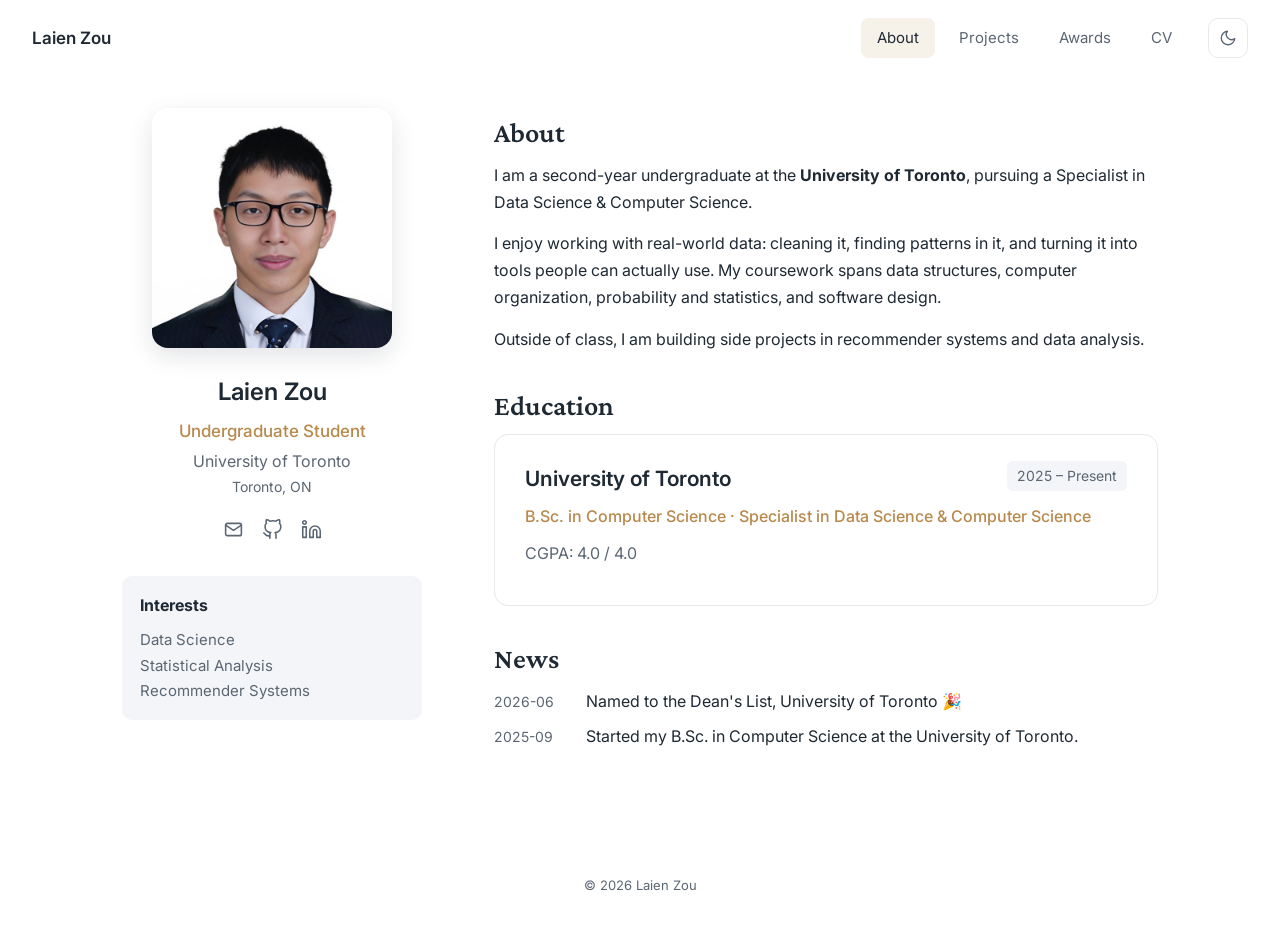
==== index.html @ 33da3dd8 "Adding initial web pages to repository" ====
<!DOCTYPE html>
<html lang="en">
<head>
  <meta charset="UTF-8" />
  <meta name="viewport" content="width=device-width, initial-scale=1.0" />
  <title>Laien Zou</title>
  <meta name="description" content="Laien Zou — Computer Science student at the University of Toronto." />

  <!-- Fonts: Inter (body) and Crimson Pro (headings) -->
  <link rel="preconnect" href="https://fonts.googleapis.com" />
  <link rel="preconnect" href="https://fonts.gstatic.com" crossorigin />
  <link href="https://fonts.googleapis.com/css2?family=Crimson+Pro:wght@500;600&family=Inter:wght@400;500;600&display=swap" rel="stylesheet" />

  <link rel="icon" href="favicon.svg" type="image/svg+xml" />
  <link rel="stylesheet" href="style.css" />

  <!-- Apply saved or system theme before first paint to avoid a flash -->
  <script>
    try {
      const saved = localStorage.getItem("theme");
      const prefersDark = window.matchMedia("(prefers-color-scheme: dark)").matches;
      document.documentElement.dataset.theme = saved || (prefersDark ? "dark" : "light");
    } catch (e) {}
  </script>
</head>

<body>
  <!-- Navigation (repeated on every page) -->
  <header class="site-header">
    <a class="logo" href="index.html">Laien Zou</a>
    <nav class="nav">
      <a href="index.html" class="active">About</a>
      <a href="projects.html">Projects</a>
      <a href="awards.html">Awards</a>
      <a href="resume.pdf" target="_blank">CV</a>
      <button class="theme-toggle" aria-label="Toggle dark mode">
        <svg class="icon icon-moon" viewBox="0 0 24 24"><path d="M21 12.79A9 9 0 1 1 11.21 3 7 7 0 0 0 21 12.79z"/></svg>
        <svg class="icon icon-sun" viewBox="0 0 24 24"><circle cx="12" cy="12" r="4"/><path d="M12 2v2M12 20v2M4.9 4.9l1.4 1.4M17.7 17.7l1.4 1.4M2 12h2M20 12h2M4.9 19.1l1.4-1.4M17.7 6.3l1.4-1.4"/></svg>
      </button>
    </nav>
  </header>

  <div class="about-layout">
    <!-- Sidebar: profile card -->
    <aside class="sidebar">
      <img class="avatar" src="avatar.jpg" alt="Laien Zou" />

      <div class="name">Laien Zou</div>
      <div class="role">Undergraduate Student</div>
      <div class="school">University of Toronto</div>
      <div class="location">Toronto, ON</div>

      <div class="social">
        <a href="mailto:stevenzou905@gmail.com" aria-label="Email" title="Email">
          <svg class="icon" viewBox="0 0 24 24"><rect x="3" y="5" width="18" height="14" rx="2"/><path d="m3 7 9 6 9-6"/></svg>
        </a>
        <a href="https://github.com/Stevenzou634" target="_blank" aria-label="GitHub" title="GitHub">
          <svg class="icon" viewBox="0 0 24 24"><path d="M9 19c-5 1.5-5-2.5-7-3m14 6v-3.87a3.37 3.37 0 0 0-.94-2.61c3.14-.35 6.44-1.54 6.44-7A5.44 5.44 0 0 0 20 4.77 5.07 5.07 0 0 0 19.91 1S18.73.65 16 2.48a13.38 13.38 0 0 0-7 0C6.27.65 5.09 1 5.09 1A5.07 5.07 0 0 0 5 4.77a5.44 5.44 0 0 0-1.5 3.78c0 5.42 3.3 6.61 6.44 7A3.37 3.37 0 0 0 9 18.13V22"/></svg>
        </a>
        <a href="https://www.linkedin.com/in/laienzou/" target="_blank" aria-label="LinkedIn" title="LinkedIn">
          <svg class="icon" viewBox="0 0 24 24"><path d="M16 8a6 6 0 0 1 6 6v7h-4v-7a2 2 0 0 0-4 0v7h-4v-7a6 6 0 0 1 6-6z"/><rect x="2" y="9" width="4" height="12"/><circle cx="4" cy="4" r="2"/></svg>
        </a>
      </div>

      <div class="interests">
        <h3>Interests</h3>
        <ul>
          <li>Data Science</li>
          <li>Statistical Analysis</li>
          <li>Recommender Systems</li>
        </ul>
      </div>
    </aside>

    <!-- Main content -->
    <main class="main">
      <section>
        <h2>About</h2>
        <p>
          I am a second-year undergraduate at the <strong>University of Toronto</strong>,
          pursuing a Specialist in Data Science &amp; Computer Science.
        </p>
        <p>
          I enjoy working with real-world data: cleaning it, finding patterns in it,
          and turning it into tools people can actually use. My coursework spans data structures,
          computer organization, probability and statistics, and software design.
        </p>
        <p>
          Outside of class, I am building side projects in recommender systems and data analysis.
        </p>
      </section>

      <section>
        <h2>Education</h2>
        <div class="card">
          <div class="card-head">
            <h3>University of Toronto</h3>
            <span class="badge">2025 – Present</span>
          </div>
          <div class="org">B.Sc. in Computer Science · Specialist in Data Science &amp; Computer Science</div>
          <p>CGPA: 4.0 / 4.0</p>
        </div>
      </section>

      <section>
        <h2>News</h2>
        <!-- Newest first -->
        <div class="news-item">
          <span class="news-date">2026-06</span>
          <span>Named to the Dean's List, University of Toronto 🎉</span>
        </div>
        <div class="news-item">
          <span class="news-date">2025-09</span>
          <span>Started my B.Sc. in Computer Science at the University of Toronto.</span>
        </div>
      </section>
    </main>
  </div>

  <footer class="footer">© 2026 Laien Zou</footer>

  <script src="script.js"></script>
</body>
</html>
---- style.css ----
/* Shared styles for all pages */

/* ---------- 1. Color tokens ---------- */
:root {
  --bg: #ffffff;          /* page background */
  --text: #1f2933;        /* body text */
  --muted: #5b6673;       /* secondary text */
  --accent: #b8894d;      /* accent */
  --border: #e6e8eb;      /* card borders */
  --soft: #f3f5f8;        /* tags, badges */
  --nav-active: #f6f1e9;  /* active nav item */
  --shadow: 0 8px 24px rgba(15, 23, 42, 0.12);
}

/* Dark mode: applied when <html data-theme="dark"> */
[data-theme="dark"] {
  --bg: #15171b;
  --text: #e5e7eb;
  --muted: #9aa3ae;
  --accent: #d2a86c;
  --border: #2a2e35;
  --soft: #22262c;
  --nav-active: #2a2621;
  --shadow: 0 8px 24px rgba(0, 0, 0, 0.4);
}

/* ---------- 2. Base ---------- */
* {
  box-sizing: border-box;
}

body {
  margin: 0;
  background: var(--bg);
  color: var(--text);
  font-family: "Inter", system-ui, -apple-system, sans-serif;
  font-size: 16px;
  line-height: 1.7;
  transition: background 0.2s, color 0.2s;
}

/* Serif headings */
h1, h2 {
  font-family: "Crimson Pro", Georgia, serif;
  font-weight: 600;
  line-height: 1.2;
}

a {
  color: var(--accent);
  text-decoration: none;
}
a:hover {
  text-decoration: underline;
}

/* ---------- 3. Header & navigation ---------- */
.site-header {
  display: flex;
  justify-content: space-between;
  align-items: center;
  padding: 18px 32px;
  gap: 16px;
}

.logo {
  font-weight: 600;
  color: var(--text);
  font-size: 17px;
}
.logo:hover {
  text-decoration: none;
}

.nav {
  display: flex;
  align-items: center;
  gap: 8px;
}

.nav a {
  color: var(--muted);
  padding: 7px 16px;
  border-radius: 8px;
  font-size: 15px;
}
.nav a:hover {
  color: var(--text);
  text-decoration: none;
}
/* Current page */
.nav a.active {
  background: var(--nav-active);
  color: var(--text);
}

/* Theme toggle */
.theme-toggle {
  width: 40px;
  height: 40px;
  margin-left: 12px;
  border: 1px solid var(--border);
  border-radius: 10px;
  background: var(--bg);
  color: var(--muted);
  cursor: pointer;
  display: flex;
  align-items: center;
  justify-content: center;
}
.theme-toggle:hover {
  color: var(--text);
}
.theme-toggle svg {
  width: 18px;
  height: 18px;
}
/* Moon in light mode, sun in dark mode */
.icon-sun { display: none; }
[data-theme="dark"] .icon-sun { display: block; }
[data-theme="dark"] .icon-moon { display: none; }

/* Line icons */
svg.icon {
  fill: none;
  stroke: currentColor;
  stroke-width: 1.8;
  stroke-linecap: round;
  stroke-linejoin: round;
}

/* ---------- 4. About page: sidebar + main column ---------- */
.about-layout {
  display: grid;
  grid-template-columns: 300px 1fr;
  gap: 72px;
  max-width: 1100px;
  margin: 32px auto 64px;
  padding: 0 32px;
}

.sidebar {
  text-align: center;
}

/* Profile photo */
.avatar {
  width: 240px;
  height: 240px;
  margin: 0 auto;
  border-radius: 16px;
  box-shadow: var(--shadow);
  object-fit: cover;
  display: block;
}
.avatar-placeholder {
  display: flex;
  align-items: center;
  justify-content: center;
  background: var(--soft);
  color: var(--muted);
  font-family: "Crimson Pro", Georgia, serif;
  font-size: 72px;
}

.sidebar .name {
  font-size: 24px;
  font-weight: 600;
  margin: 24px 0 4px;
}
.sidebar .role {
  color: var(--accent);
  font-weight: 500;
  font-size: 17px;
}
.sidebar .school {
  color: var(--muted);
  margin-top: 2px;
}
.sidebar .location {
  color: var(--muted);
  font-size: 14px;
}

/* Contact icons */
.social {
  display: flex;
  justify-content: center;
  gap: 18px;
  margin: 20px 0 28px;
}
.social a {
  color: var(--muted);
}
.social a:hover {
  color: var(--text);
}
.social svg {
  width: 21px;
  height: 21px;
}

/* Interests box */
.interests {
  background: var(--soft);
  border-radius: 10px;
  padding: 16px 18px;
  text-align: left;
}
.interests h3 {
  margin: 0 0 8px;
  font-size: 16px;
}
.interests ul {
  list-style: none;
  margin: 0;
  padding: 0;
  color: var(--muted);
  font-size: 15px;
}

/* Main column */
.main h2 {
  font-size: 28px;
  margin: 8px 0 12px;
}
.main section {
  margin-bottom: 36px;
}
.main p {
  margin: 0 0 14px;
}

/* News list */
.news-item {
  display: flex;
  gap: 28px;
  margin-bottom: 8px;
}
.news-date {
  color: var(--muted);
  font-size: 14px;
  min-width: 64px;
  padding-top: 2px;
}

/* ---------- 5. Projects & Awards pages ---------- */
.page {
  max-width: 1000px;
  margin: 48px auto 64px;
  padding: 0 32px;
}
.page h1 {
  font-size: 48px;
  margin: 0 0 12px;
}
.page .subtitle {
  color: var(--muted);
  font-size: 19px;
  margin: 0 0 36px;
}

/* Cards */
.card {
  border: 1px solid var(--border);
  border-radius: 14px;
  padding: 26px 30px;
  margin-bottom: 24px;
}
.card-head {
  display: flex;
  justify-content: space-between;
  align-items: flex-start;
  gap: 16px;
}
.card h3 {
  margin: 0;
  font-size: 21px;
  font-weight: 600;
}
.card .org {
  color: var(--accent);
  font-weight: 500;
  margin: 6px 0 10px;
}
.card p {
  color: var(--muted);
  margin: 0 0 12px;
}
.card ul {
  color: var(--muted);
  margin: 0 0 12px;
  padding-left: 20px;
}

/* Year badge */
.badge {
  background: var(--soft);
  color: var(--muted);
  font-size: 14px;
  padding: 3px 10px;
  border-radius: 6px;
  white-space: nowrap;
}

/* Tags */
.tags {
  display: flex;
  flex-wrap: wrap;
  gap: 8px;
}
.tag {
  border: 1px solid var(--border);
  background: var(--soft);
  color: var(--muted);
  font-size: 13px;
  padding: 2px 10px;
  border-radius: 6px;
}

.footer {
  text-align: center;
  color: var(--muted);
  font-size: 13px;
  padding: 24px 0 36px;
}

/* ---------- 6. Mobile (≤ 800px) ---------- */
@media (max-width: 800px) {
  .site-header {
    flex-direction: column;
    align-items: flex-start;
    padding: 16px;
  }
  .nav {
    width: 100%;
    overflow-x: auto;
  }
  .nav a {
    padding: 6px 12px;
    white-space: nowrap;
  }
  .about-layout {
    grid-template-columns: 1fr;
    gap: 40px;
    padding: 0 16px;
  }
  .avatar {
    width: 180px;
    height: 180px;
  }
  .page {
    padding: 0 16px;
    margin-top: 24px;
  }
  .page h1 {
    font-size: 38px;
  }
  .card {
    padding: 20px;
  }
}
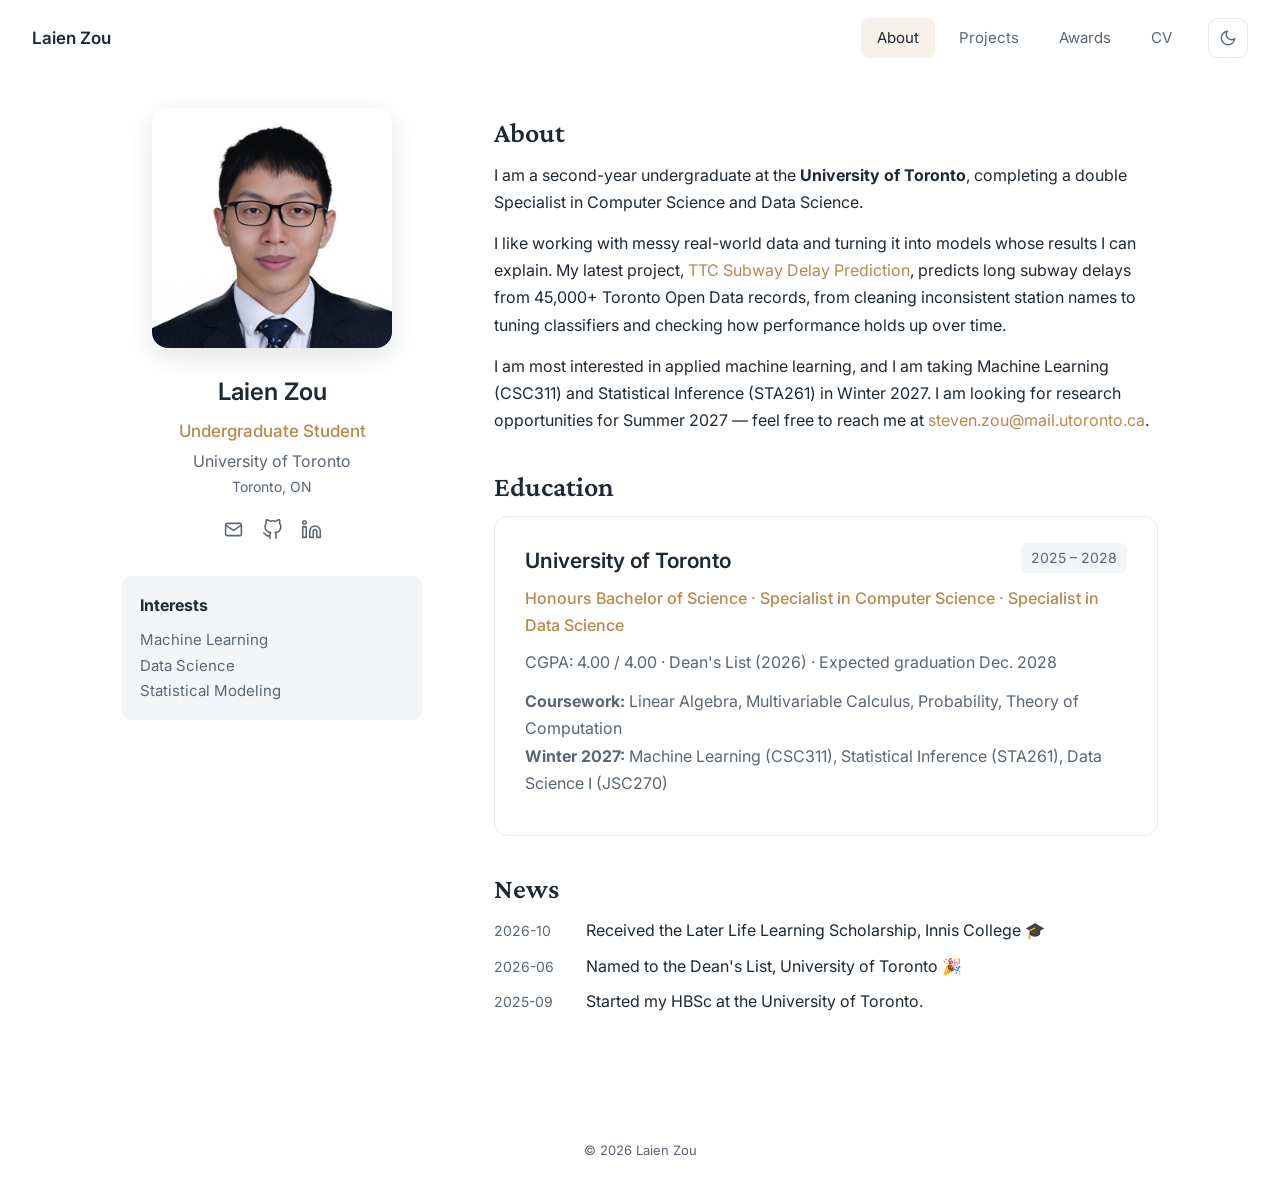
==== commit 91a8ef29: "Update resume, about, projects and awards" ====
--- a/index.html
+++ b/index.html
@@ -51,7 +51,7 @@
       <div class="location">Toronto, ON</div>
 
       <div class="social">
-        <a href="mailto:stevenzou905@gmail.com" aria-label="Email" title="Email">
+        <a href="mailto:steven.zou@mail.utoronto.ca" aria-label="Email" title="steven.zou@mail.utoronto.ca">
           <svg class="icon" viewBox="0 0 24 24"><rect x="3" y="5" width="18" height="14" rx="2"/><path d="m3 7 9 6 9-6"/></svg>
         </a>
         <a href="https://github.com/Stevenzou634" target="_blank" aria-label="GitHub" title="GitHub">
@@ -65,9 +65,9 @@
       <div class="interests">
         <h3>Interests</h3>
         <ul>
+          <li>Machine Learning</li>
           <li>Data Science</li>
-          <li>Statistical Analysis</li>
-          <li>Recommender Systems</li>
+          <li>Statistical Modeling</li>
         </ul>
       </div>
     </aside>
@@ -78,15 +78,20 @@
         <h2>About</h2>
         <p>
           I am a second-year undergraduate at the <strong>University of Toronto</strong>,
-          pursuing a Specialist in Data Science &amp; Computer Science.
+          completing a double Specialist in Computer Science and Data Science.
         </p>
         <p>
-          I enjoy working with real-world data: cleaning it, finding patterns in it,
-          and turning it into tools people can actually use. My coursework spans data structures,
-          computer organization, probability and statistics, and software design.
+          I like working with messy real-world data and turning it into models whose results
+          I can explain. My latest project,
+          <a href="projects.html">TTC Subway Delay Prediction</a>, predicts long subway delays
+          from 45,000+ Toronto Open Data records, from cleaning inconsistent station names to
+          tuning classifiers and checking how performance holds up over time.
         </p>
         <p>
-          Outside of class, I am building side projects in recommender systems and data analysis.
+          I am most interested in applied machine learning, and I am taking Machine Learning
+          (CSC311) and Statistical Inference (STA261) in Winter 2027. I am looking for research
+          opportunities for Summer 2027 &mdash; feel free to reach me at
+          <a href="mailto:steven.zou@mail.utoronto.ca">steven.zou@mail.utoronto.ca</a>.
         </p>
       </section>
 
@@ -95,23 +100,31 @@
         <div class="card">
           <div class="card-head">
             <h3>University of Toronto</h3>
-            <span class="badge">2025 – Present</span>
+            <span class="badge">2025 – 2028</span>
           </div>
-          <div class="org">B.Sc. in Computer Science · Specialist in Data Science &amp; Computer Science</div>
-          <p>CGPA: 4.0 / 4.0</p>
+          <div class="org">Honours Bachelor of Science · Specialist in Computer Science · Specialist in Data Science</div>
+          <p>CGPA: 4.00 / 4.00 · Dean's List (2026) · Expected graduation Dec. 2028</p>
+          <p>
+            <strong>Coursework:</strong> Linear Algebra, Multivariable Calculus, Probability, Theory of Computation<br />
+            <strong>Winter 2027:</strong> Machine Learning (CSC311), Statistical Inference (STA261), Data Science I (JSC270)
+          </p>
         </div>
       </section>
 
       <section>
         <h2>News</h2>
         <!-- Newest first -->
+         <div class="news-item">
+          <span class="news-date">2026-10</span>
+          <span>Received the Later Life Learning Scholarship, Innis College 🎓</span>
+        </div>
         <div class="news-item">
           <span class="news-date">2026-06</span>
           <span>Named to the Dean's List, University of Toronto 🎉</span>
         </div>
         <div class="news-item">
           <span class="news-date">2025-09</span>
-          <span>Started my B.Sc. in Computer Science at the University of Toronto.</span>
+          <span>Started my HBSc at the University of Toronto.</span>
         </div>
       </section>
     </main>
